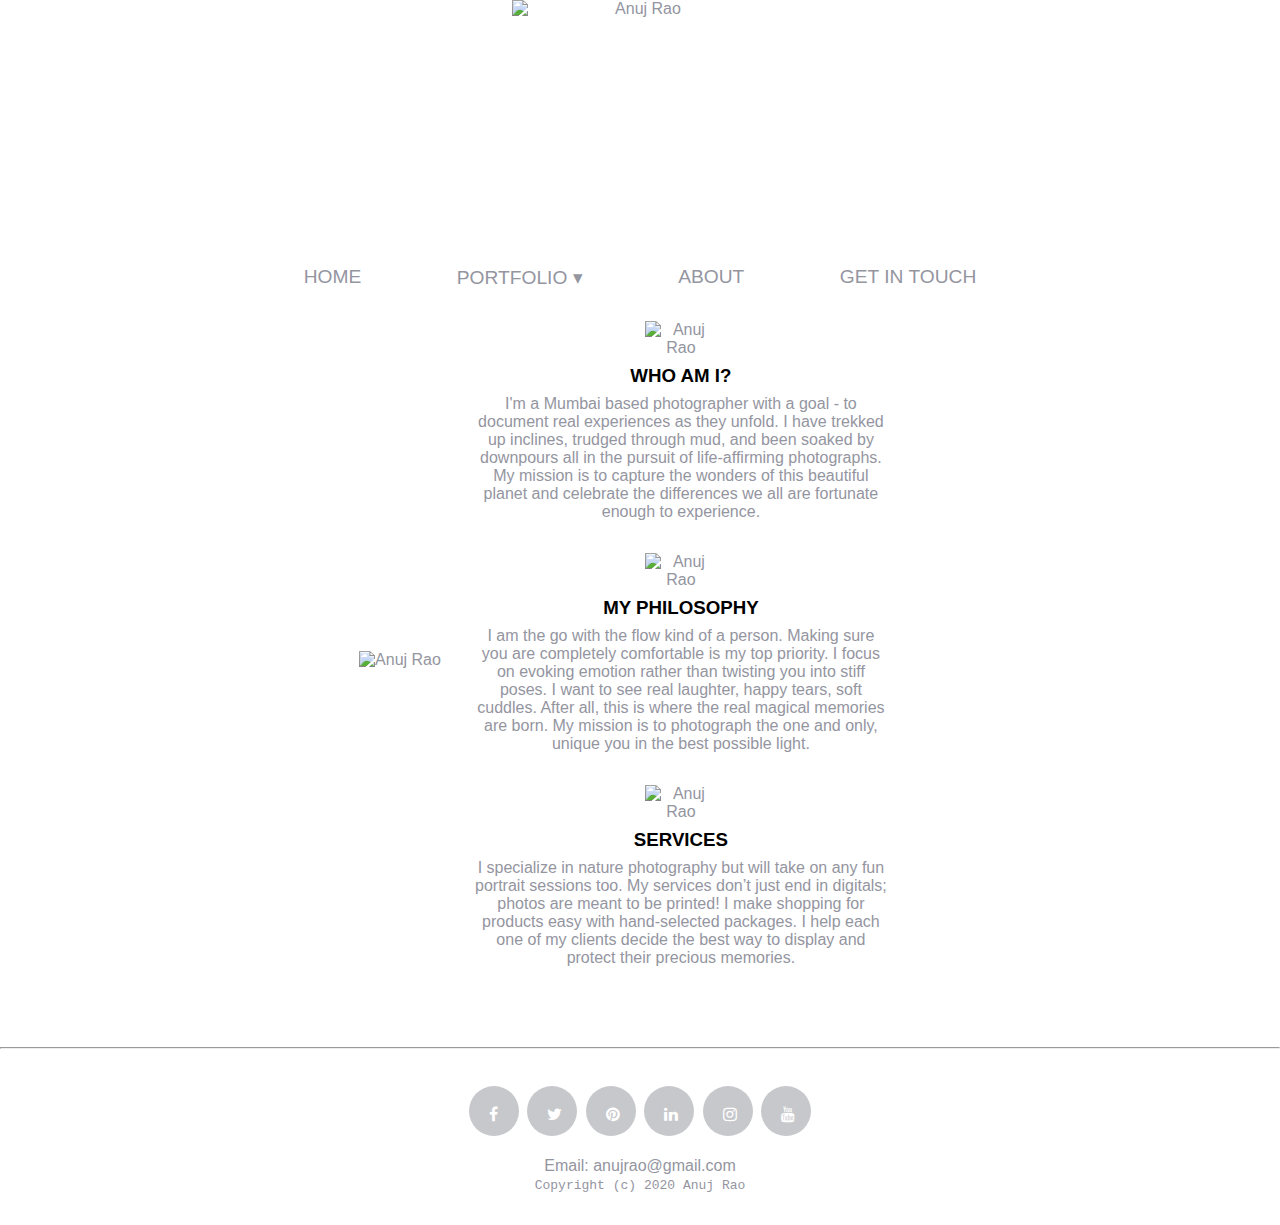
==== about.html @ fcf3094c "Add files via upload" ====
<!doctype html>

<!-- this is a comment for human! -->

<html lang="en">

<header>
  <title>Anuj Rao's Portfolio</title>
  <link rel="stylesheet" href="master.css">
  <link rel="stylesheet" href="https://cdnjs.cloudflare.com/ajax/libs/font-awesome/4.7.0/css/font-awesome.min.css">
  <meta name="viewport" content="width=device-width, initial-scale=1,  maximum-scale=1.0, shrink-to-fit=no">
  <!-- This allows scales to change as per device width-->
  <meta name="name" content="Anuj Rao's portal"> <!-- name for search engine to search our page-->
</header>

<body>
<div class="body">
  <div class="head">
      <img src="images/logo.png" width="20%" alt="Anuj Rao">
  </div>

  <div class='nav'>
  <div class='navigator'><img src="images/menu_icon.jpg"  alt="Menu">

    <ul class='menu1'>
    <li><a href='home.html'>HOME</a></li>
    <li class='dropdown1'><span>PORTFOLIO &#9662;</span>
    <ul class='portfolio-menu1'>           <!-- Start of submenu -->
   <li><a href='nature.html'>Nature</a></li>
   <li><a href='portrait.html'>Portraiture</a></li>
 </ul></li>
    <li><a href='about.html'>ABOUT</a></li>
    <li><a href='get_in_touch.html'>GET IN TOUCH</a></li>
  </ul>
</div>
 </div>
  <ul class='menu'>
  <li><a href='index.html'>HOME</a></li>
  <li class='dropdown'><span>PORTFOLIO ▾</span>
  <ul class='portfolio-menu'>           <!-- Start of submenu -->
 <li><a href='nature.html'>Nature</a></li>
 <li><a href='portrait.html'>Portraiture</a></li>
</ul>
</li>
  <li><a href='about.html'>ABOUT</a></li>
  <li><a href='get_in_touch.html'>GET IN TOUCH</a></li>
</ul>

  <div class="content-container">
    <div class="picture">
      <img src="images/anuj.jpeg" width="100%" alt="Anuj Rao">
   </div>

       <div class="about">
         <div class="context">
          <img src="images/man.svg" width="15%" alt="Anuj Rao">
          <h3>WHO AM I?</h3>
         <p>I'm a Mumbai based photographer with a
           goal - to document real experiences as they unfold. I have trekked up
           inclines, trudged through mud, and been soaked by downpours all in the
           pursuit of life-affirming photographs. My mission is to capture the
           wonders of this beautiful planet and celebrate the differences we all
           are fortunate enough to experience.</p>
         </div>

         <div class="context">
          <img src="images/like.svg" width="15%" alt="Anuj Rao">
          <h3>MY PHILOSOPHY</h3>
         <p>I am the go with the flow kind of a person. Making sure you are completely
            comfortable is my top priority. I focus on evoking emotion rather than
            twisting you into stiff poses. I want to see real laughter, happy tears,
             soft cuddles. After all, this is where the real magical memories are born.
              My mission is to photograph the one and only, unique you in the best
              possible light.</p>
         </div>

         <div class="context">
          <img src="images/camera.svg" width="15%" alt="Anuj Rao">
          <h3>SERVICES</h3>
         <p>I specialize in nature photography but will take on any fun portrait sessions
            too. My services don’t just end in digitals; photos are meant to be printed!
             I make shopping for products easy with hand-selected packages. I help each one of my
             clients decide the best way to display and protect their precious memories.</p>
         </div>

       </div>
 </div>
</div>
</body>

<footer>
    <hr> <!-- horizontal line/ -->
    <a href="#" class="fa fa-facebook"></a>
<a href="#" class="fa fa-twitter"></a>
<a href="#" class="fa fa-pinterest"></a>
<a href="#" class="fa fa-linkedin"></a>
<a href="#" class="fa fa-instagram"></a>
<a href="#" class="fa fa-youtube"></a>
    <p>Email: <a href="mailto:anujrao@gmail.com">anujrao@gmail.com</a></p>
    <code>Copyright (c) 2020 Anuj Rao </code>  <!--content inside code tag displayed
                                                      in monospace font -->
</footer>

</html>
---- master.css ----
/* Cascading stylesheet for the website */

/* Text inside these asterisks and slashes are comments for human */
* {
  margin: 0;
  padding: 0;
  box-sizing: border-box;
}

  a {
    color:#94959F;/* set the text color to gray here */
    text-decoration: none; /* This means we do not want hyperlinks to be underlined */
  }

  a:hover, a:active {
    color:black;/* set the text color to red here */
    text-decoration: none; /* This means we do not want hyperlinks to be underlined */
  }

  body {
    background-color:white;/* set the background color here */
    color:#94959F;/* set the text color to gray here */
    font-family: Arial, Helvetica, sans-serif;/* set the font here */
    text-align: center;/* set the text alignment here */
   }

  .body{
    display: flex;
    justify-content: center;
    flex-direction: column;
    align-items: center;
  }

  @media only screen and (max-width: 400px) {

    body
    {
      font-size: 1rem;
    }

    .head{
      display: flex;
      justify-content: center;
      height: 218px;
      margin-bottom: 2rem;
      width: 100%;
    }

    .head img{
      height: 200px;
      width: 200px;
      margin-bottom: 1px;
    }

    .menu{
      display: none;
    }

    .nav img{
      width: 15%;

    }

    .navigator:hover{
      cursor: pointer;
      margin-bottom: 1rem;
    }

    .menu1{
      display:none;
      list-style:none;
      background: #ffffff;
      border-radius: 5px;
    }

    .menu1 li{
      text-align: left;
      margin-bottom: 1rem;
      margin-left: 40%;
      margin-top: 1rem;
    }

    .portfolio-menu1 {
    display: none;
    flex-direction: column;
    background: #ffffff;
    border-radius: 5px;
    padding-top: 20px;
    list-style: none;
    width: 9rem;
    text-align: left;


    position: absolute;
    top: 50%;
    left: 40%;
    z-index: 1;
  }

  .portfolio-menu1 li{
      text-align: left;
  }

  .dropdown1 > span {
    z-index: 2;
    position: relative;  /* This is important! Only positioned elemnts pay attention to their z property*/
    cursor: pointer;
  }

  .dropdown1:hover .portfolio-menu1{    /* This used to be `.features-menu` */
    display: flex;                    /* Leave everything else alone */
    flex-direction: column;
    background: #ffffff;
  }

    .navigator:hover .menu1{
      display: block;
    }

    .welcome h1{
      font-size: 2rem;
      color: black;
      margin-top: 1.5rem;
      margin-bottom: 1px;
    }

    .welcome p{
      font-size: 1rem;
      margin-top: 1px;
    }

    .picture img{
      width: 95%;
    }

    .about{
      margin: 1rem;
      font-size: 1rem;
    }

    .context img{
      margin-top: 2rem;
      margin-bottom: 1px;
    }

    .context h3{
      margin-top: 1px;
      margin-bottom: 0;
      color: black;
    }

    .photo-grid-container {
     display: flex;
     justify-content: center;
   }

   .photo-grid {
   display: flex;
   justify-content: center;
   flex-wrap: wrap;
   margin: 0px;
   padding: 0px;
   }

   .img-box {
   display: flex;
   float: center;
   padding: 0px;
   flex-wrap: wrap;
   position: relative;
   overflow: hidden;
   margin: 0.5rem;
   }
   .img-box:hover>.caption {
   opacity: 1;
   cursor: pointer;
   }
   .img-box img {
   padding: 0px;
   z-index: 4;
   width: 100%;
   }

   .caption {
   background-color: rgba(0,0,0,0.65);
   cursor: pointer;
   top: 0;
   bottom: 0;
   left: 0;
   right: 0;
   height: 100%;
   width: 100%;
   position: absolute;
   opacity: 0;
   margin: 0;
   padding: 0;
   transition: .5s ease;
   z-index: 5;
   }

   .caption-text h1 {
   text-transform: uppercase;
   font-size: 24px;
   }
   .caption-text {
   z-index: 10;
   color: #fff;
   position: absolute;
   top: 50%;
   left: 50%;
   text-align: center;
   transform: translate(-50%, -50%);
   -ms-transform: translate(-50%, -50%);
   }

   .form{
     display: flex;
     flex-direction: column;
     align-items: flex-start;
     justify-content: flex-start;
     width:100%;
      margin-left: 1rem;
   }

   .form p{
     display: block;
     width: 100%;
     font-size: 1rem;
     padding: 0.5rem;
     margin-bottom: 2rem;
     text-align: left;
   }

 .form h1{
   color: black;
 }
   .form-row {
   margin-bottom: 2rem;
   display: flex;
   justify-content: flex-start;
   align-items: flex-start;
   flex-direction:column;
   flex-wrap: wrap;
 }

 .form-row input[type='text'],  input[type='email'], textarea{
   background-color: #FFFFFF;
   border-radius: 3px;
   border-color: #94959F;
   width: 100%;
   font-size: 1rem;
   padding: 0.5rem;
 }

 .form-row label {
   margin-bottom:1rem;
   margin-right:1rem;
 }

 .form-row button {
   font-size: 1rem;
   color: white;
   background-color: #94959F;

   border: none;

   padding: 1rem 2rem;
   cursor: pointer;
 }

 .form-row button:hover, button:active {
   background-color: #C7C8CC;
   border: none;
 }

    footer {
      margin-top: 3rem;  /*rem helps us adjust size according to various screen sizes*/
      margin-bottom: 2rem;
      font-size: 1rem;
    }

    footer hr{
      margin-bottom: 1rem;
    }

    .fa{
      margin-right: 1rem;
    }

    h1 {
      margin-bottom: 0.5rem;
      margin-top: 3rem;
     }

    h2 {
      margin-bottom:2rem; /* set the text color of to #075AAB here */
      margin-top: 2.5rem; /* set both the bottom margin and top margin to 2.5rem here */
      /*It's conventional to put attributes in alphabetical order so they are easy to locate*/
     }

    h3 {
      margin-bottom: 0;
      margin-top: 2rem;
    }

    h4 {
      margin-bottom: 1rem;
      margin-top: 0.5rem;
    }

    h5 {
      margin-top: 0.5rem;
    }

    hr {
      margin-bottom: 2rem;
      margin-top: 3rem;
    }

    p{
      margin-top: 1rem;
    }
}

@media only screen and (min-width: 401px) and (max-width: 960px)
{
  body
  {
    font-size: 1rem;
  }

  .head{
    display: flex;
    justify-content: center;
    height: 218px;
    margin-bottom: 2rem;
    width: 100%;
  }

  .head img{
    height: 200px;
    width: 250px;
    margin-bottom: 1px;
  }

  .menu{
    display: none;
  }

  .nav img{
    width: 15%;

  }

  .navigator:hover{
    cursor: pointer;
    margin-bottom: 1rem;
  }

  .menu1{
    display:none;
    list-style:none;
    background: #ffffff;
    border-radius: 5px;
  }

  .menu1 li{
    text-align: left;
    margin-bottom: 1rem;
    margin-left: 45%;
    margin-top: 1rem;
  }

  .portfolio-menu1 {
  display: none;
  flex-direction: column;
  background: #ffffff;
  border-radius: 5px;
  padding-top: 20px;
  list-style: none;
  width: 9rem;
  text-align: left;


  position: absolute;
  top: 55%;
  left: 45%;
  z-index: 1;
}

.portfolio-menu1 li{
    text-align: left;
}

.dropdown1 > span {
  z-index: 2;
  position: relative;  /* This is important! Only positioned elemnts pay attention to their z property*/
  cursor: pointer;
}

.dropdown1:hover .portfolio-menu1{    /* This used to be `.features-menu` */
  display: flex;                    /* Leave everything else alone */
  flex-direction: column;
  background: #ffffff;
}

  .navigator:hover .menu1{
    display: block;
  }

  .welcome h1{
    font-size: 2rem;
    color: black;
    margin-top: 1.5rem;
    margin-bottom: 1px;
  }

  .welcome p{
    font-size: 1rem;
    margin-top: 1px;
  }

  .picture img{
    width: 95%;
  }

  .about{
    font-size: 1rem;
    width: 50%;
    margin-left: 25%;
  }

  .context img{
    margin-top: 2rem;
    margin-bottom: 1px;
  }

  .context h3{
    margin-top: 1px;
    margin-bottom: 0;
    color: black;
  }

  .photo-grid-container {
   display: flex;
   justify-content: center;
 }

 .photo-grid {
 display: flex;
 justify-content: center;
 flex-wrap: wrap;
 margin: 0px;
 padding: 0px;
 }

 .img-box {
 display: flex;
 float: center;
 padding: 0px;
 flex-wrap: wrap;
 position: relative;
 overflow: hidden;
 margin: 0.5rem;
 }
 .img-box:hover>.caption {
 opacity: 1;
 cursor: pointer;
 }
 .img-box img {
 padding: 0px;
 z-index: 4;
 width: 100%;
 }

 .caption {
 background-color: rgba(0,0,0,0.65);
 cursor: pointer;
 top: 0;
 bottom: 0;
 left: 0;
 right: 0;
 height: 100%;
 width: 100%;
 position: absolute;
 opacity: 0;
 margin: 0;
 padding: 0;
 transition: .5s ease;
 z-index: 5;
 }

 .caption-text h1 {
 text-transform: uppercase;
 font-size: 24px;
 }
 .caption-text {
 z-index: 10;
 color: #fff;
 position: absolute;
 top: 50%;
 left: 50%;
 text-align: center;
 transform: translate(-50%, -50%);
 -ms-transform: translate(-50%, -50%);
 }

 .form{
   display: flex;
   flex-direction: column;
   align-items: flex-start;
   justify-content: flex-start;
   width:100%;
    margin-left: 1rem;
 }

 .form p{
   display: block;
   width: 100%;
   font-size: 1rem;
   padding: 0.5rem;
   margin-bottom: 2rem;
   text-align: left;
 }

.form h1{
 color: black;
}
 .form-row {
 margin-bottom: 2rem;
 display: flex;
 justify-content: flex-start;
 align-items: flex-start;
 flex-direction:column;
 flex-wrap: wrap;
}

.form-row input[type='text'],  input[type='email'], textarea{
 background-color: #FFFFFF;
 border-radius: 3px;
 border-color: #94959F;
 width: 100%;
 font-size: 1rem;
 padding: 0.5rem;
}

.form-row label {
 margin-bottom:1rem;
 margin-right:1rem;
}

.form-row button {
 font-size: 1rem;
 color: white;
 background-color: #94959F;

 border: none;

 padding: 1rem 2rem;
 cursor: pointer;
}

.form-row button:hover, button:active {
 background-color: #C7C8CC;
 border: none;
}

  footer {
    margin-top: 3rem;  /*rem helps us adjust size according to various screen sizes*/
    margin-bottom: 2rem;
    font-size: 1rem;
  }

  footer hr{
    margin-bottom: 1rem;
  }

  .fa{
    margin-right: 1rem;
  }

  h1 {
    margin-bottom: 0.5rem;
    margin-top: 3rem;
   }

  h2 {
    margin-bottom:2rem; /* set the text color of to #075AAB here */
    margin-top: 2.5rem; /* set both the bottom margin and top margin to 2.5rem here */
    /*It's conventional to put attributes in alphabetical order so they are easy to locate*/
   }

  h3 {
    margin-bottom: 0;
    margin-top: 2rem;
  }

  h4 {
    margin-bottom: 1rem;
    margin-top: 0.5rem;
  }

  h5 {
    margin-top: 0.5rem;
  }

  hr {
    margin-bottom: 2rem;
    margin-top: 3rem;
  }

  p{
    margin-top: 1rem;
  }
}

@media only screen and (min-width: 961px)
  {
    .head{
      display: flex;
      justify-content: center;
      height: 218px;
      margin-bottom: 2rem;
      width: 100%;
    }

    .nav{
      display: none;
    }

    .menu{
      display: flex;
      justify-content: space-around;
      margin-bottom: 2rem;
      margin-top: 1rem;
      width: 60%;
      font-size:1rem;
    }

    .menu >li{
      display: inline;
      font-size: 1.2rem;
    }

    .portfolio-menu {
    display: none;
    flex-direction: column;
    background: #ffffff;
    border-radius: 5px;
    padding-top: 60px;

    position: absolute;
    top: 33%;
    left: 35%;
    z-index: 1;
  }

  .portfolio-menu li {
    list-style: none;
    border-bottom: 1px solid #FFF;

    padding: 0 40px 10px 20px;
    margin: 10px;
  }

  .portfolio li:last-of-type {
    border-bottom: none;
  }

  .dropdown > span {
    z-index: 2;
    position: relative;  /* This is important! Only positioned elemnts pay attention to their z property*/
    cursor: pointer;
  }

  .dropdown:hover .portfolio-menu{    /* This used to be `.features-menu` */
    display: flex;                    /* Leave everything else alone */
    flex-direction: column;
    background: #ffffff;
  }

    .content-container{
      display: flex;
      flex-direction: row;
      align-items: center;
      justify-content: space-around;
    }

    .welcome{
      margin: 1rem;
      display: flex;
      flex-direction: column;
      align-items: center;
    }

    .welcome h1{
      font-size: 4rem;
      color: black;
    }

    .welcome p{
      font-size: 2rem;
    }

    .form{
      display: flex;
      flex-direction: column;
      align-items: flex-start;
      justify-content: flex-start;
      width:30rem;
    }

    .form p{
      display: block;
      width: 30rem;
      font-size: 1rem;
      padding: 0.5rem;
      margin-bottom: 2rem;
      text-align: left;
    }

  .form h1{
    color: black;
  }
    .form-row {
    margin-bottom: 2rem;
    display: flex;
    justify-content: flex-start;
    align-items: flex-start;
    flex-direction:column;
    flex-wrap: wrap;
  }

  .form-row input[type='text'],  input[type='email'], textarea{
    background-color: #FFFFFF;
    border-radius: 3px;
    border-color: #94959F;
    width: 30rem;
    font-size: 1rem;
    padding: 0.5rem;
  }

  .form-row label {
    margin-bottom:1rem;
    margin-right:1rem;
  }

  .form-row button {
    font-size: 1rem;
    color: white;
    background-color: #94959F;

    border: none;

    padding: 1rem 2rem;
    cursor: pointer;
  }

  .form-row button:hover, button:active {
    background-color: #C7C8CC;
    border: none;
  }

   .about, .context{
     display: flex;
     flex-direction: column;
     align-items: center;
     justify-content: flex-start;
     width:30rem;
   }

   .context p{
     margin: 2rem;
     margin-top: 0rem;
   }

   .context h3{
     color: black;
     margin:0.5rem;
   }

   .photo-grid-container {
    display: flex;
    justify-content: center;
  }

  .photo-grid {
  display: flex;
  justify-content: center;
  flex-wrap: wrap;
  margin: 0px;
  padding: 0px;
  }

  .img-box {
  display: flex;
  float: center;
  padding: 0px;
  flex-wrap: wrap;
  position: relative;
  overflow: hidden;
  margin: 0.5rem;
  }
  .img-box:hover>.caption {
  opacity: 1;
  cursor: pointer;
  }
  .img-box img {
  padding: 0px;
  z-index: 4;
  }

  .caption {
  background-color: rgba(0,0,0,0.65);
  cursor: pointer;
  top: 0;
  bottom: 0;
  left: 0;
  right: 0;
  height: 100%;
  width: 100%;
  position: absolute;
  opacity: 0;
  margin: 0;
  padding: 0;
  transition: .5s ease;
  z-index: 5;
  }

  .caption-text h1 {
  text-transform: uppercase;
  font-size: 24px;
  }
  .caption-text {
  z-index: 10;
  color: #fff;
  position: absolute;
  top: 50%;
  left: 50%;
  text-align: center;
  transform: translate(-50%, -50%);
  -ms-transform: translate(-50%, -50%);
  }
    footer {
      margin-top: 0.5rem;  /*rem helps us adjust size according to various screen sizes*/
      margin-bottom: 2rem;
    }

    .fa {
  padding: 20px;
  text-align: center;
  justify-content: center;
  align-items: center;
  margin: 5px 2px;
  font-size: 0px;
  width: 50px;
  height:50px;
  background:  #C7C8CC;;
  color: white;
  border-radius: 25px;
  }

  .fa:hover {
  opacity: 0.9;
  }

    h1 {
      margin-bottom: 0.5rem;
      margin-top: 3rem;
     }

    h2 {
      margin-bottom:2rem; /* set the text color of to #075AAB here */
      margin-top: 2.5rem; /* set both the bottom margin and top margin to 2.5rem here */
      /*It's conventional to put attributes in alphabetical order so they are easy to locate*/
     }

    h3 {
      margin-bottom: 0;
      margin-top: 2rem;
    }

    h4 {
      margin-bottom: 1rem;
      margin-top: 0.5rem;
    }

    h5 {
      margin-top: 0.5rem;
    }

    hr {
      margin-bottom: 2rem;
      margin-top: 3rem;
    }

    p{
      margin-top: 1rem;
    }
  }
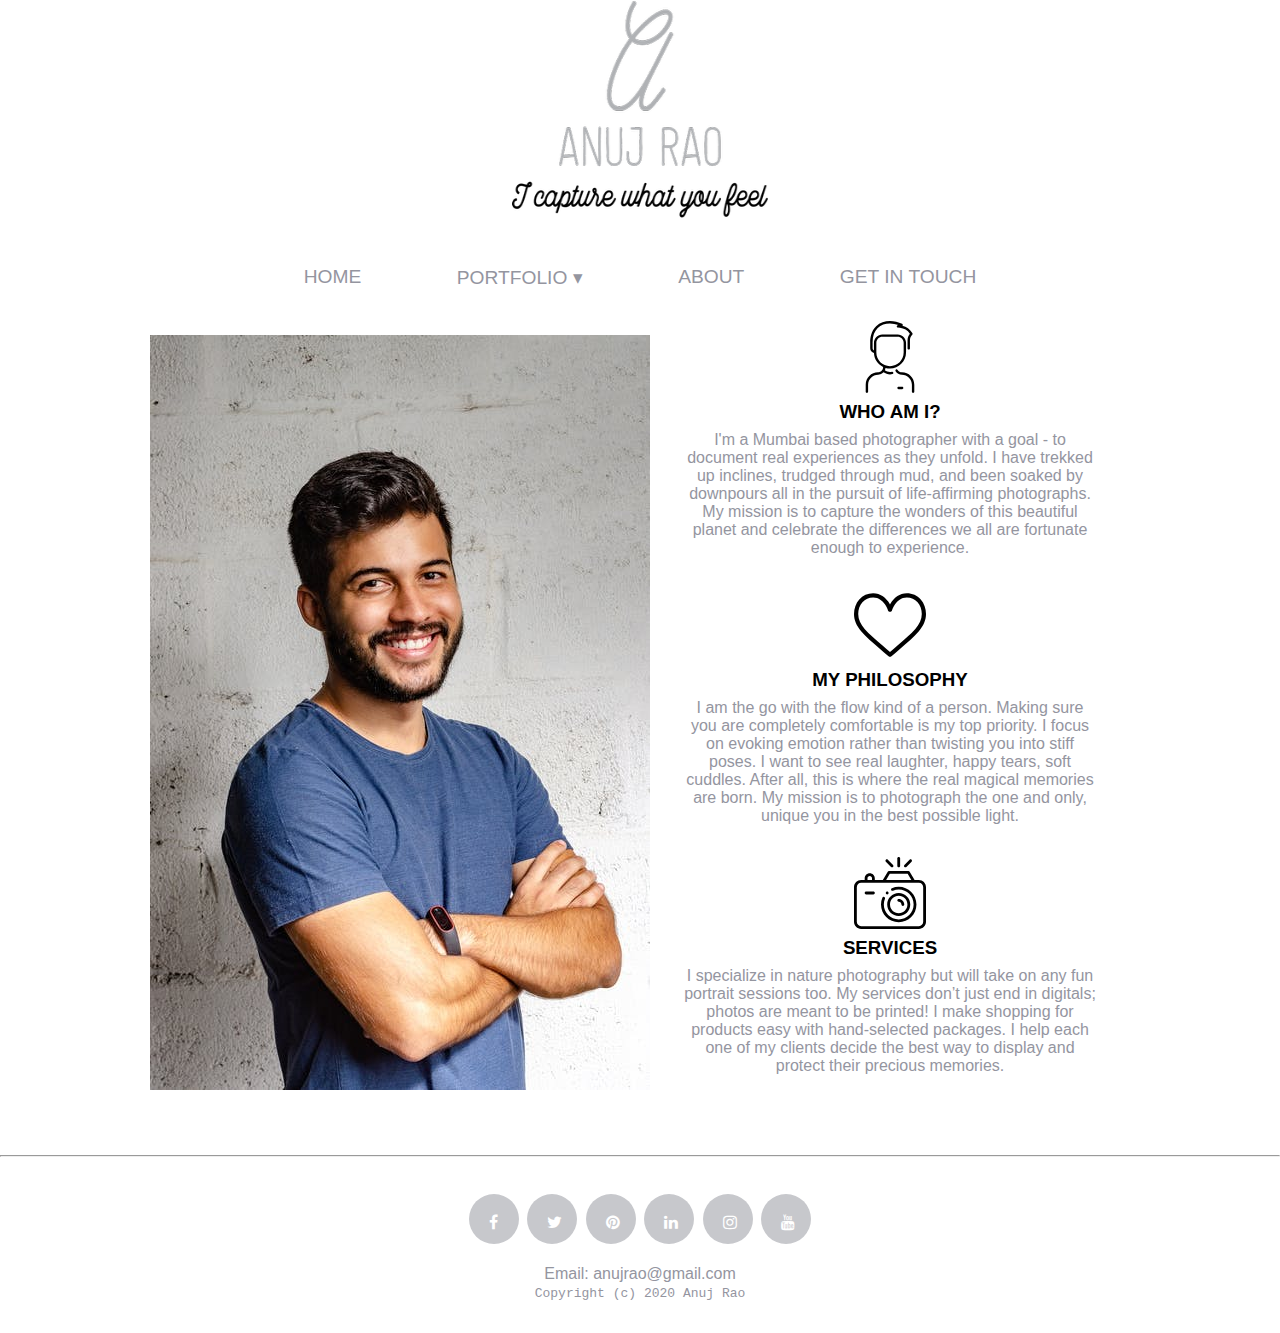
==== commit 2c61efa3: "Update about.html" ====
--- a/about.html
+++ b/about.html
@@ -16,11 +16,11 @@
 <body>
 <div class="body">
   <div class="head">
-      <img src="images/logo.png" width="20%" alt="Anuj Rao">
+      <img src="image/logo.png" width="20%" alt="Anuj Rao">
   </div>
 
   <div class='nav'>
-  <div class='navigator'><img src="images/menu_icon.jpg"  alt="Menu">
+  <div class='navigator'><img src="image/menu_icon.jpg"  alt="Menu">
 
     <ul class='menu1'>
     <li><a href='home.html'>HOME</a></li>
@@ -48,12 +48,12 @@
 
   <div class="content-container">
     <div class="picture">
-      <img src="images/anuj.jpeg" width="100%" alt="Anuj Rao">
+      <img src="image/anuj.jpeg" width="100%" alt="Anuj Rao">
    </div>
 
        <div class="about">
          <div class="context">
-          <img src="images/man.svg" width="15%" alt="Anuj Rao">
+          <img src="image/man.svg" width="15%" alt="Anuj Rao">
           <h3>WHO AM I?</h3>
          <p>I'm a Mumbai based photographer with a
            goal - to document real experiences as they unfold. I have trekked up
@@ -64,7 +64,7 @@
          </div>
 
          <div class="context">
-          <img src="images/like.svg" width="15%" alt="Anuj Rao">
+          <img src="image/like.svg" width="15%" alt="Anuj Rao">
           <h3>MY PHILOSOPHY</h3>
          <p>I am the go with the flow kind of a person. Making sure you are completely
             comfortable is my top priority. I focus on evoking emotion rather than
@@ -75,7 +75,7 @@
          </div>
 
          <div class="context">
-          <img src="images/camera.svg" width="15%" alt="Anuj Rao">
+          <img src="image/camera.svg" width="15%" alt="Anuj Rao">
           <h3>SERVICES</h3>
          <p>I specialize in nature photography but will take on any fun portrait sessions
             too. My services don’t just end in digitals; photos are meant to be printed!
